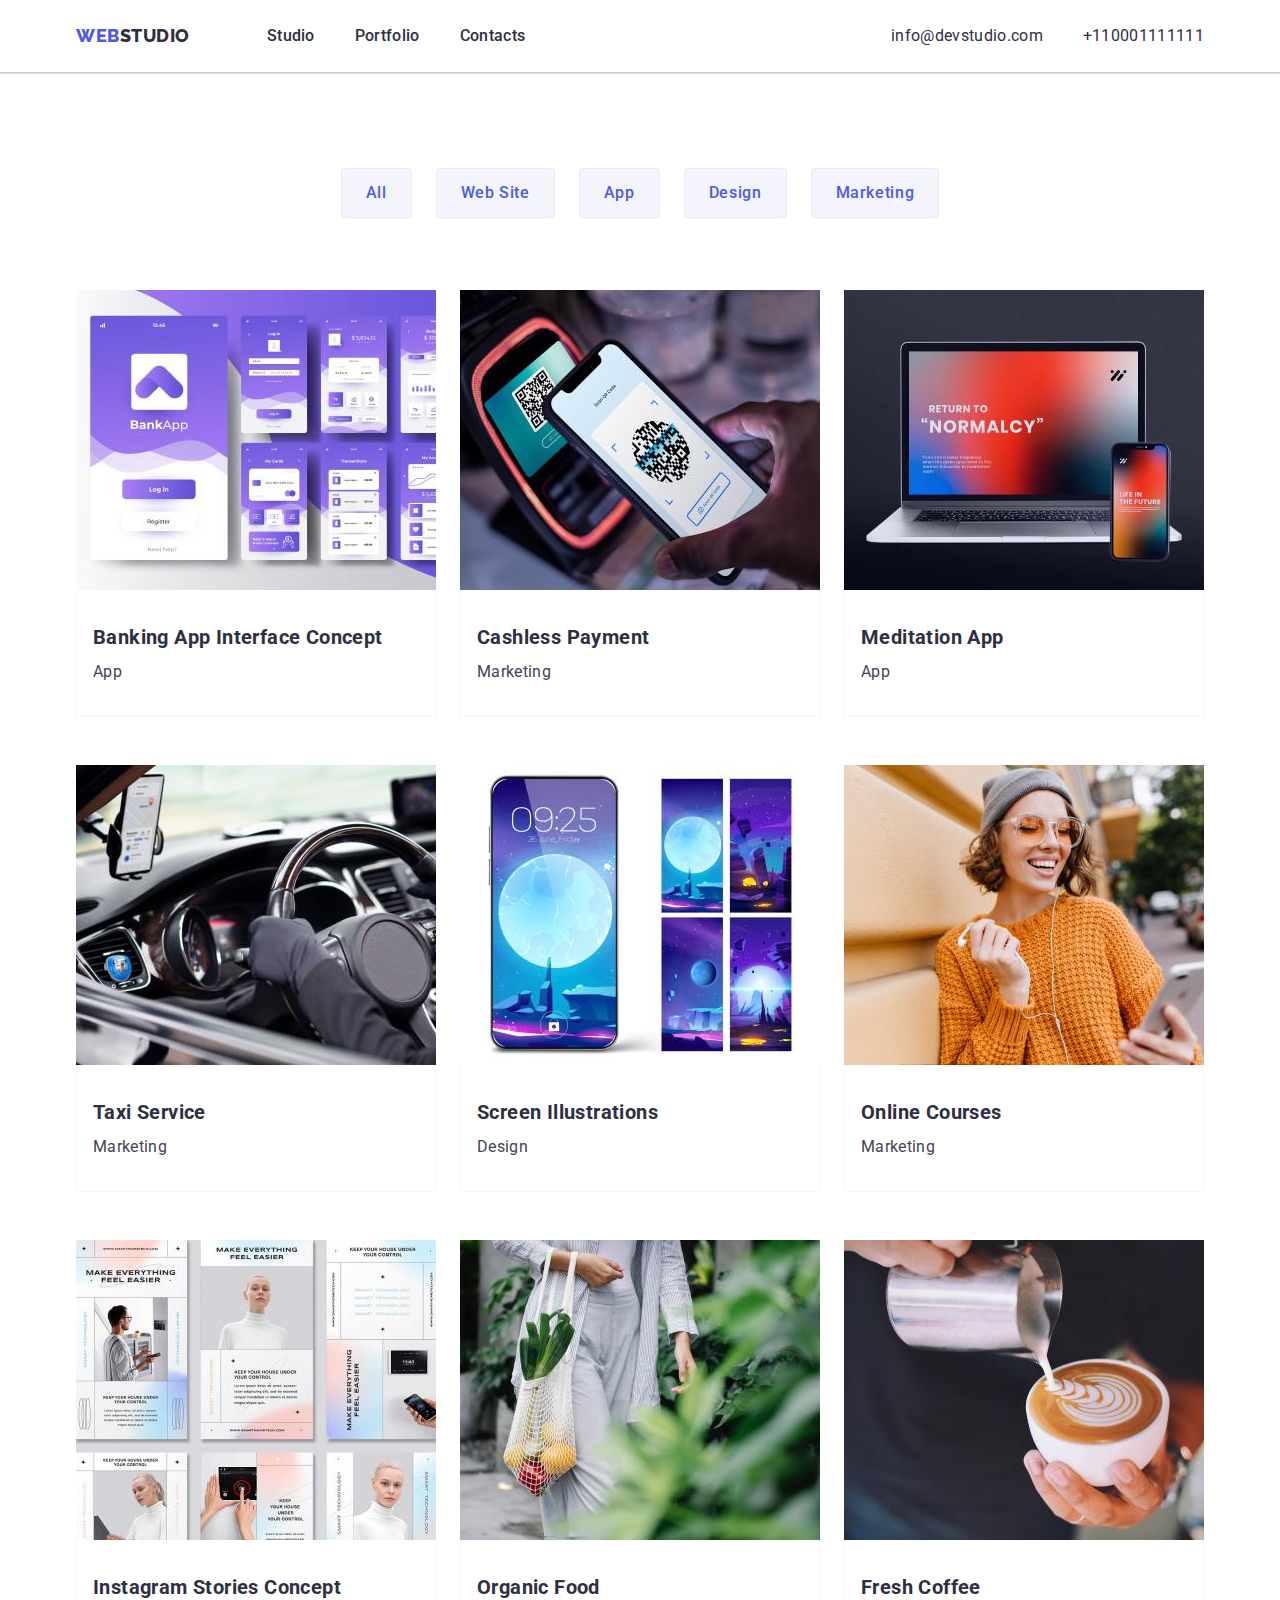
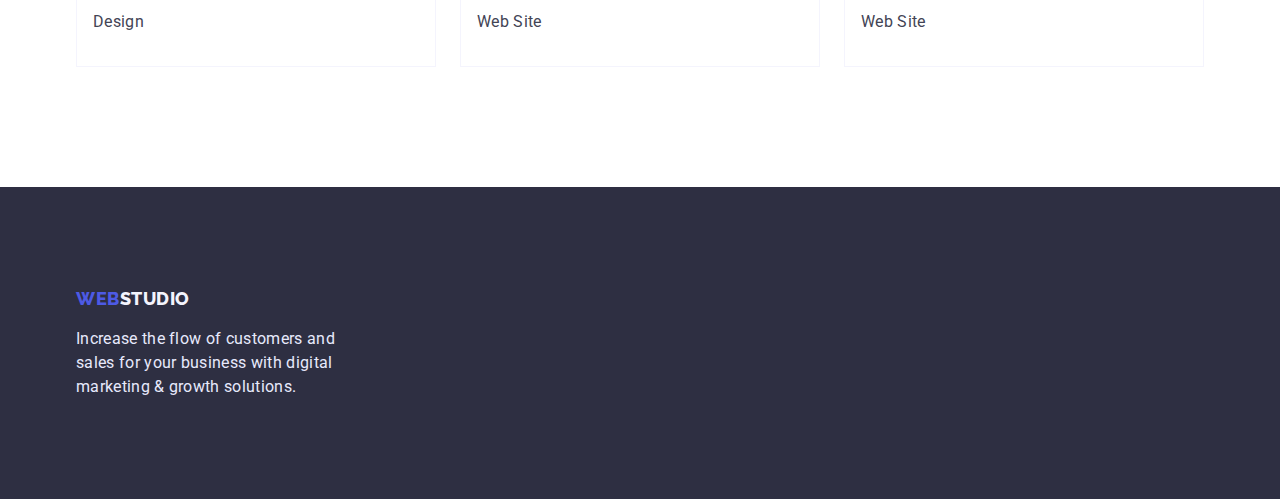
==== portfolio.html @ e53dad9d "new-commit-new-work" ====
<!DOCTYPE html>
<html lang="en">
<head>
    <meta charset="UTF-8">
    <meta http-equiv="X-UA-Compatible" content="IE=edge">
    <meta name="viewport" content="width=device-width, initial-scale=1.0">
    <title>webstudio</title>
    <link href="https://fonts.googleapis.com/css2?family=Raleway:wght@800&family=Roboto:wght@400;500;700;900&display=swap" rel="stylesheet">
    <link rel="stylesheet" href="https://cdnjs.cloudflare.com/ajax/libs/modern-normalize/1.1.0/modern-normalize.min.css">
    <link rel="stylesheet" href="./css/styles.css"> 
</head>
<body>
    <header>
        <div class="container">
            <div class="main-nav">
                <nav class="site-nav">
                    <a href="" class="header-logo"><span>WEB</span>STUDIO</a>
            
                    <ul class="site-nav">
                        <li class="item"><a class="nav-link" href="./index.html">Studio</a></li>
                        <li class="item"><a class="nav-link" href="./portfolio.html">Portfolio</a></li>
                        <li class="item"><a class="nav-link" href="">Contacts</a></li>
                        
                    </ul>
                </nav>
            
                    <ul class="auth-nav" >
            
                        <li class="item"><a class="contacts" href="info@devstudio.com">info@devstudio.com</a></li>
                        <li class="item"><a class="contacts" href="tel:+110001111111">+110001111111</a></li>
                        
                    </ul>
    
            </div>
        </div>
      

    </header>

 <main>
    <section class="portfolio">
        <div class="container">
            <h1 class="visually-hidden">portfolio</h1>
        <ul class="filters-list">
            <li class="filters-item"><button class="btn-portfolio" type="button">All</button></li>
            <li class="filters-item"><button class="btn-portfolio" type="button">Web Site</button></li>
            <li class="filters-item"><button class="btn-portfolio" type="button">App</button></li>
            <li class="filters-item"><button class="btn-portfolio" type="button">Design</button></li>
            <li class="filters-item"><button class="btn-portfolio" type="button">Marketing</button></li>
            
        </ul>
   
        <ul class="project-cards">
            <li class="pro-card-item"> 
                <a href="">
                    <img src="./images/procard1.jpg" alt="procard1" width="360" height="300">
                    <div class="pro-card-content">
                        <h3 class="our-mission-item">Banking App Interface Concept</h3>
                        <p class="pro-card-text">App</p>
                    </div>
                    
                         
                </a>
            </li>

            <li class="pro-card-item">
                <a href="">
                    <img src="./images/procard2.jpg" alt="procard2" width="360" height="300">
                    <div class="pro-card-content">
                        <h3 class="our-mission-item">Cashless Payment</h3>
                        <p class="pro-card-text">Marketing</p>
                    </div>
                       
                    
                </a>
            </li>

            <li class="pro-card-item">
                <a href="">
                    <img src="./images/procard3.jpg" alt="procard3" width="360" height="300">
                    <div class="pro-card-content">
                        <h3 class="our-mission-item">Meditation App</h3>
                        <p class="pro-card-text">App</p>
                    </div>
                    
                          
                </a>
            </li>
        
            <li class="pro-card-item">
                <a href="">
                    <img src="./images/procard4.jpg" alt="procard4" width="360" height="300">
                    <div class="pro-card-content">
                        <h3 class="our-mission-item">Taxi Service</h3>
                        <p class="pro-card-text">Marketing</p>
                    </div>
                      
                    
                </a>
            </li>
    
            <li class="pro-card-item">
                <a href="">
                    <img src="./images/procard5.jpg" alt="procard5" width="360" height="300">
                    <div class="pro-card-content">
                        <h3 class="our-mission-item">Screen Illustrations</h3>
                        <p class="pro-card-text">Design</p>
                    </div>
                      
                    
                </a>
            </li>
    
            <li class="pro-card-item">
                <a href="">
                    <img src="./images/procard6.jpg" alt="procard6" width="360" height="300">
                    <div class="pro-card-content">
                        <h3 class="our-mission-item">Online Courses</h3>
                        <p class="pro-card-text">Marketing</p>
                    </div>
                       
                    
                </a>
            </li>
        
            <li class="pro-card-item">
                <a href="">
                    <img src="./images/procard7.jpg" alt="procard7" width="360" height="300">
                    <div class="pro-card-content">
                        <h3 class="our-mission-item">Instagram Stories Concept</h3>
                        <p class="pro-card-text">Design</p>
                    </div>
                       
                </a>
            </li>
    
            <li class="pro-card-item">
                <a href="">
                    <img src="./images/procard8.jpg" alt="procard8" width="360" height="300">
                    <div class="pro-card-content">
                        <h3 class="our-mission-item">Organic Food</h3>
                        <p class="pro-card-text">Web Site</p>
                    </div>
                      
                </a>
            </li>
    
            <li class="pro-card-item">
                <a href="">
                    <img src="./images/procard9.jpg" alt="procard9" width="360" height="300">
                    <div class="pro-card-content">
                        <h3 class="our-mission-item">Fresh Coffee</h3>
                        <p class="pro-card-text">Web Site</p>
                    </div>
                    
                </a>
            </li>
        </ul>
        </div>

    </section>
 </main>

 <footer>
    <div class="container">
        <div class="footer-content">
            <a class="footer-logo" href=""><span>WEB</span>STUDIO</a>
            <p class="footer-text">Increase the flow of customers and sales for your business with digital marketing & growth solutions.</p>
        </div>
    </div>
    
</footer>
  
    
</body>
</html>
---- css/styles.css ----
:root{
    --primary-text-color: #434455;
    --navy-blue: #2E2F42;
    --primary-brand: #4D5AE5;
    --color-white: #ffffff;
    --accent-cornflower: #E7E9FC;
    --light-cloud: #F4F4FD;
}


.container{
    width: 1158px;
    padding-left: 15px;
    padding-right: 15px;
    margin-left: auto;
    margin-right: auto;

    
}
header{
    box-shadow: 0px 2px 1px rgba(46, 47, 66, 0.08), 0px 1px 1px rgba(46, 47, 66, 0.16), 0px 1px 6px rgba(46, 47, 66, 0.08);
}


body{
    font-family: Roboto,sans-serif;
    letter-spacing: 0.02em;
    background-color: var(--color-white);
    

}
ul,
p,
h1,
h2,

h4,
h5,
h6{
    list-style: none;
    padding: 0;
    margin: 0;
}
h3{

    font-weight: 500;
    font-size: 20px;
    line-height: 1.2;
    letter-spacing: 0.02em;

    color: var(--navy-blue);
    padding: 0;
    margin: 0;
}
span{
    color: var(--primary-brand);
}
p{
    color: var(--primary-text-color);
    
    font-weight: 400;
    font-size: 16px;
    line-height: 1.5;
    letter-spacing: 0.02em;
}
img{
    display: block;
    max-width: 100%;
}






button{
    font-family: inherit;
    cursor: pointer;
   
    
}
.btn-portfolio{
    
    
    font-weight: 500;
    font-size: 16px;
    line-height: 1.5;
    letter-spacing: 0.04em;
    background-color: var(--light-cloud);
    color: var(--primary-brand);

    display: flex;
    flex-direction: row;
    justify-content: center;
    align-items: center;
    padding: 12px 24px;
    border: 1px solid #E7E9FC;
    border-radius: 4px;




}
.btn-portfolio:hover, .btn-portfolio:focus{
    color: var(--light-cloud);
    background-color: var(--primary-brand);
}

.filters-list{
    display: flex;
    justify-content: center;
    align-items: center;

    /* padding: 8px 16px; */
    margin-bottom: 72px;

   
}
.filters-item{
    margin-right: 24px;
   
   
}
.filters-item:last-child{
    margin-right: 0;
}



.hero{
    background-color: var(--navy-blue);
    text-align: center;

    padding-top: 192px;
    padding-bottom: 192px;
}
.our-mission{
    padding-top: 120px;
    padding-bottom: 120px;
}

.our-mission-tittle{
   

    font-weight: 700;
    font-size: 20px;
    line-height: 1.5;
    letter-spacing: 0.02em;

    margin-bottom: 8px;
}

.header-logo{
    font-family: Raleway,sans-serif ;
    font-size: 18px;
    line-height: 1.33;
    text-decoration: none;
    color: var(--navy-blue);
    letter-spacing: 0.03em;
    font-weight: 800;

    margin-right: 77px;
   



}



.site-nav{
    display: flex;
    align-items: center;

}
.main-nav{
    display: flex;
    align-items: center;

    
}
.site-nav .item{
    margin-right: 40px;
    
}
.site-nav .item:last-child{
    margin-right: 0;
}

.nav-link{
        font-weight: 500;
        font-size: 16px;
        line-height: 1.5;
        letter-spacing: 0.02em;
        text-decoration: none;
        color: var(--navy-blue);

        padding-top: 24px;
        padding-bottom: 24px;
        display: block;

}




.nav-link:hover, .nav-link:focus{
    color: var(--primary-brand);
   
}
.auth-nav{
    display: flex;
    margin-left: auto;
    
}

.auth-nav .item{
    margin-right: 40px;
}
.auth-nav .item:last-child{
    margin-right: 0;
}




.contacts{
    font-weight: 400;
    font-size: 16px;
    line-height: 1.5;
    letter-spacing: 0.02em;

    text-decoration: none;
    color: var(--navy-blue);
    padding-top: 24px;
    padding-bottom: 24px;

}


.contacts:hover, .contacts:focus{
    color: var(--primary-brand);
}
.button-hero{

    font-weight: 500;
    font-size: 16px;
    line-height: 1.18;
    letter-spacing: 0.04em;
    background-color: var(--primary-brand);
    color: var(--light-cloud);

    border-radius: 4px;
    padding: 16px 32px;
    display: inline-block;

    min-width: 170px;

    text-align: center;
    border: 0;
    


}
.button-hero:hover, .button-hero:focus{
    color: var(--light-cloud);
    background-color: var(--primary-brand);
}
.hero-tittle{
    font-weight: 700;
    font-size: 56px;
    line-height: 1.07;

    

    text-align: center;
    letter-spacing: 0.02em;

    color: var(--light-cloud);
    margin-bottom: 48px;
    

    

}

.visually-hidden{
    
    
    position: absolute;
    white-space: nowrap;
    width: 1px;
    height: 1px;
    overflow: hidden;
    border: 0;
    padding: 0;
    clip: rect(0 0 0 0);
    clip-path: inset(50%);
    margin: -1px;

   
}
.portfolio{
    padding-top: 96px;
    padding-bottom: 120px;
}

.feauters-list{
    display: flex;
    
    
   
    
    
}
.list-item{
    
    margin-right: 24px;
    flex-basis: calc(100% / 4 );
}
.list-item:last-child{
    margin-right: 0;
}
.what-we-do{
    padding-bottom: 120px;
}

.what-wedo{
    font-weight: 700;
    font-size: 36px;
    line-height: 1.11;
    letter-spacing: 0.02em;

    color: var(--navy-blue);

    margin-bottom: 72px;
    text-align: center;
    padding-bottom: 0;
    padding-top: 0;
}
.what-wedo-list{
    display: flex;
    
}
.what-wedo-item{
    margin-right: 24px;
    
}
.what-wedo-item:last-child{
    margin-right: 0;
}
.our-team-tittle{
    font-weight: 700;
    font-size: 36px;
    line-height: 1.11;
    letter-spacing: 0.02em;

    margin-bottom: 72px;
   
    text-align: center;

    
}
.our-team-list{
    display: flex;
}
.pro-card-content{
    padding-top: 32px;
    padding-bottom: 32px;
    padding-left: 16px;

    border-bottom: 0.5px solid #F4F4FD;
    border-right: 0.5px solid #F4F4FD;
    border-left: 0.5px solid #F4F4FD;
}
.our-mission-item{
    font-weight: 700;
    font-size: 20px;
    line-height: 1.5;
    letter-spacing: 0.02em;

    
    /* padding-right: auto; */
    

    
    
}
.card-name{
    margin-bottom: 8px;
}
.card-text{
    
    padding-bottom: 0;
}

.our-team-item{
    background-color: var(--color-white);

    margin-right: 24px;
    
    border-radius: 0px 0px 4px 4px;

    flex-direction: column;
    
}
.team-content{
    padding-top: 32px;
    padding-bottom: 32px;
    padding-right: 16px;
    padding-left: 16px;
    text-align: center;
}


.pro-card-text{
    
    margin-top: 8px;
    

}
.our-team{
    background-color: var(--light-cloud);

    padding-top: 120px;
    padding-bottom: 120px;
}

.project-cards{
   
    display: flex;
    flex-wrap: wrap;

    margin-right: -24px;
    margin-bottom: -48px;

   
}
.project-cards a{
    text-decoration: none;
    color: var(--navy-blue);
}
.pro-card-item{
    
    flex-basis: calc(100% - 48px ) / 3;

    margin-right: 24px;
    margin-bottom: 48px;
    

    
    
}


.footer-logo{
    font-family: Raleway,sans-serif ;
    font-size: 18px;
    line-height: 1.33;
    text-decoration: none;
    color: var(--light-cloud);
    letter-spacing: 0.03em;
    font-weight: 800;

    
    display: block;
    margin-bottom: 16px;


}
footer{
    background-color: var(--navy-blue);

    padding-top: 100px;
    display: block;
    
    padding-bottom: 100px;
    
   
    

    
}
.footer-text{
    color: var(--accent-cornflower);

    
    display: block;
    width: 264px;
}
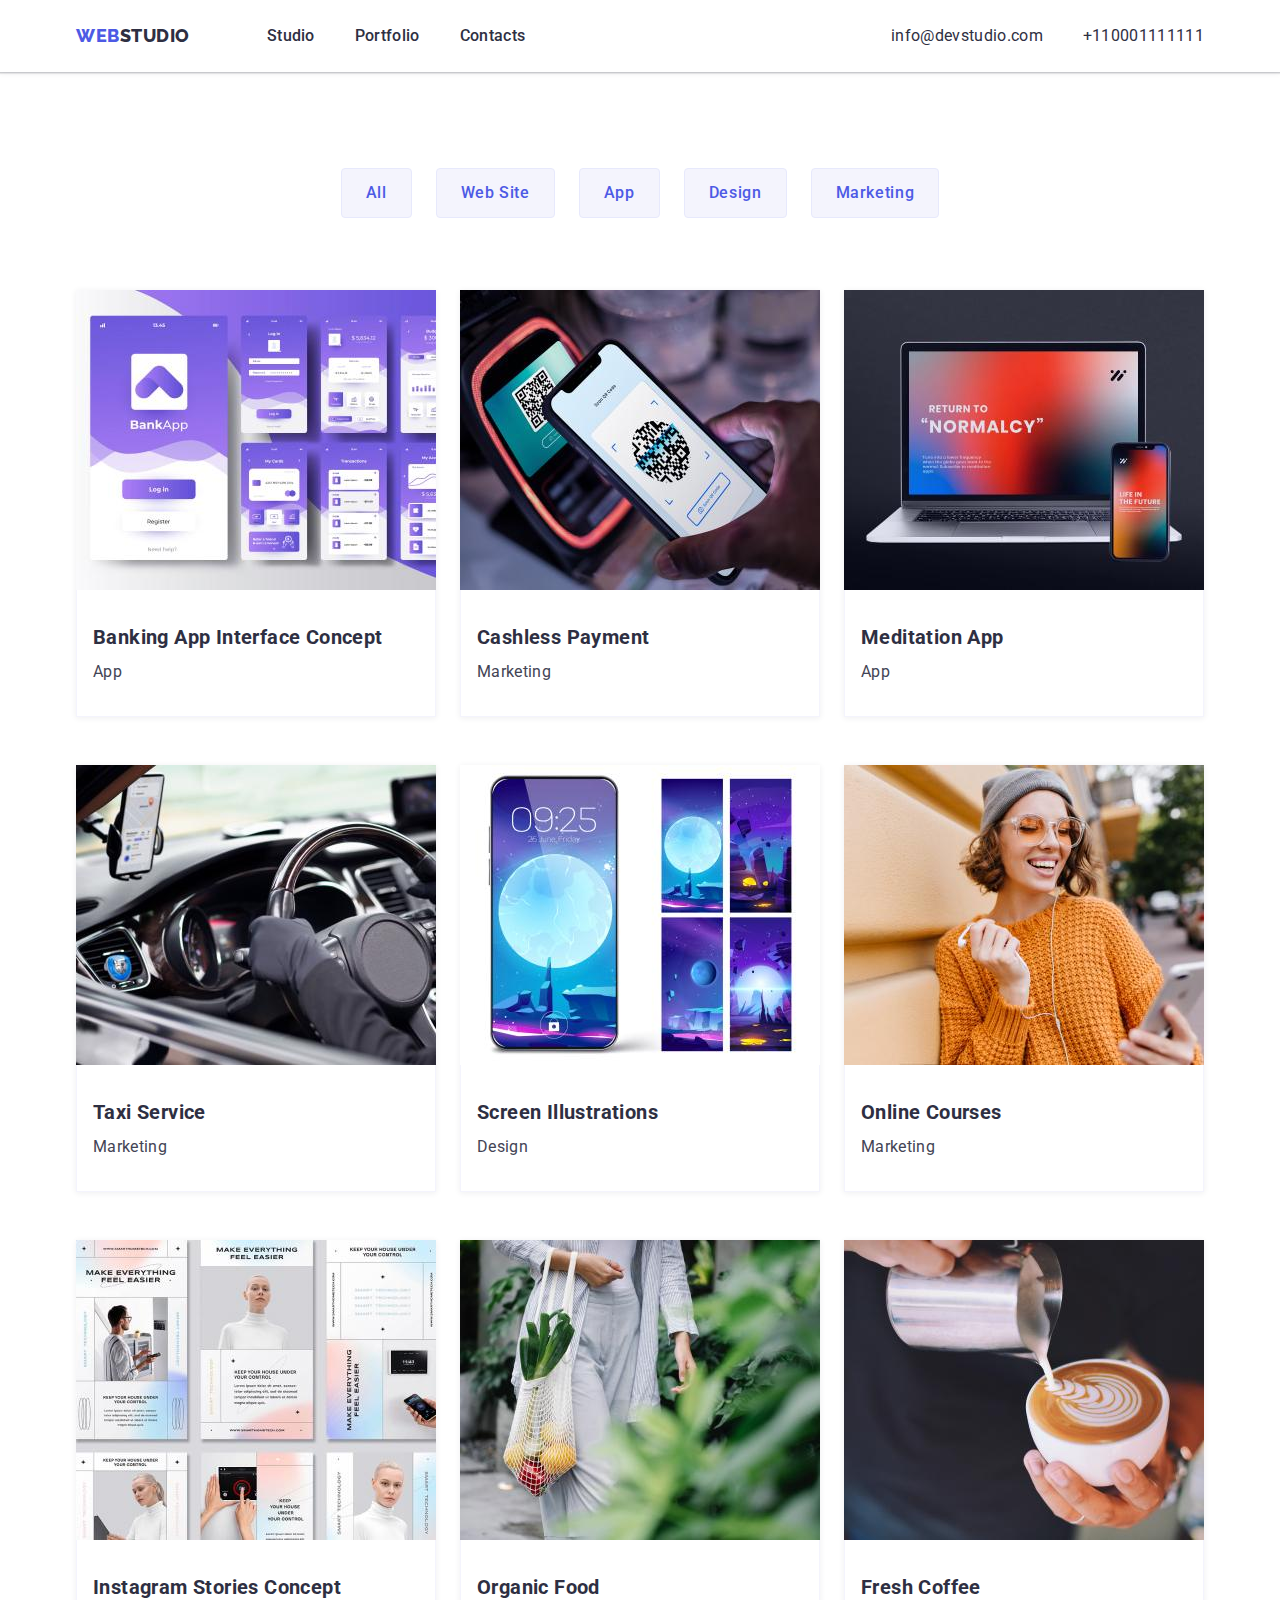
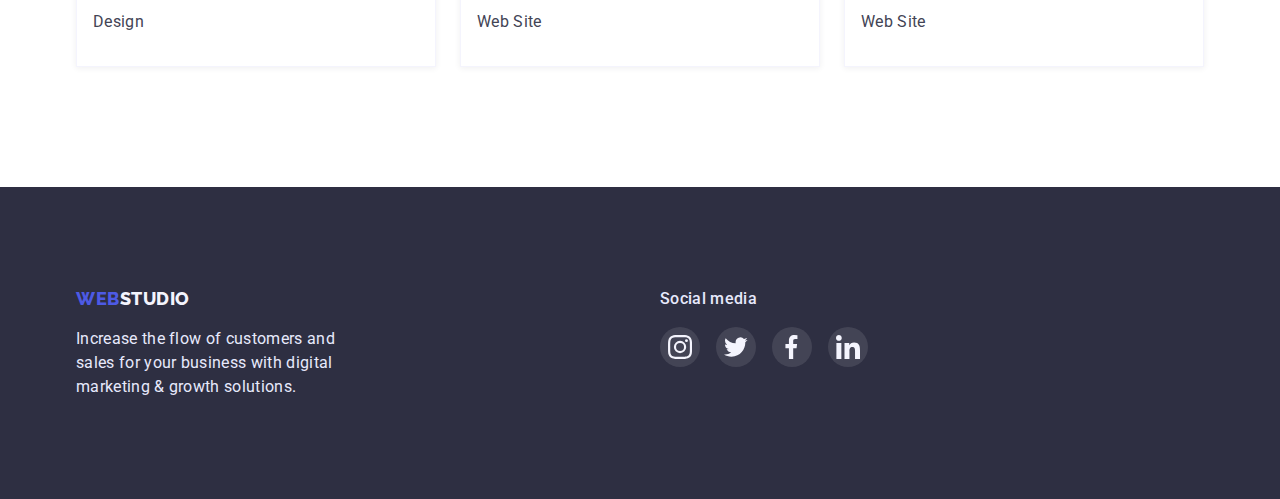
==== commit c1fbc78d: "finish-commit" ====
--- a/portfolio.html
+++ b/portfolio.html
@@ -163,10 +163,49 @@
 
  <footer>
     <div class="container">
-        <div class="footer-content">
-            <a class="footer-logo" href=""><span>WEB</span>STUDIO</a>
-            <p class="footer-text">Increase the flow of customers and sales for your business with digital marketing & growth solutions.</p>
+        <div class="footer-media">
+            <div class="footer-content">
+                <a class="footer-logo" href=""><span>WEB</span>STUDIO</a>
+                <p class="footer-text">Increase the flow of customers and sales for your business with digital marketing & growth solutions.</p>
+            </div>
+            <div class="social">
+                <b class="footer-social-text">Social media</b>
+                
+                <ul class="footer-link-set">
+    
+                    <li class="footer-link-actions">
+                        <a href="" class="footer-link-list">
+                            <svg class="footer-link-item">
+                                <use href="./images/symbol-defs.svg#icon-instagram"></use>
+                            </svg>
+                        </a>
+                    </li>
+                    <li class="footer-link-actions">
+                        <a href="" class="footer-link-list">
+                            <svg class="footer-link-item">
+                                <use href="./images/symbol-defs.svg#icon-twitter"></use>
+                            </svg>
+                        </a>
+                    </li>
+                    <li class="footer-link-actions">
+                        <a href="" class="footer-link-list">
+                            <svg class="footer-link-item">
+                                <use href="./images/symbol-defs.svg#icon-facebook"></use>
+                            </svg>
+                        </a>
+                    </li>
+                    <li class="footer-link-actions">
+                        <a href="" class="footer-link-list">
+                            <svg class="footer-link-item">
+                                <use href="./images/symbol-defs.svg#icon-linkedin"></use>
+                            </svg>
+                        </a>
+                    </li>
+                </ul>
+            </div>
         </div>
+       
+        
     </div>
     
 </footer>
--- a/css/styles.css
+++ b/css/styles.css
@@ -128,12 +128,45 @@
 
 
 .hero{
-    background-color: var(--navy-blue);
+   
+    
+    max-width: 1440px;
+    
+    margin-right: auto;
+    margin-left: auto;
+    background-image:linear-gradient(to right, rgba(47, 48, 57, 0.8),
+    rgba(47, 48, 57, 0.8) ), url(../images/bg-hero.jpg);
+   
+    
+    
+    background-repeat: no-repeat;
+    background-position: center;
+    background-size: cover;
+
     text-align: center;
 
     padding-top: 192px;
     padding-bottom: 192px;
-}
+    
+    
+
+}
+.list-image{
+    width: 264px;
+    height: 112px;
+
+    background-color: #F4F4FD;
+    border-radius: 4px;
+}
+.list-image-svg{
+    width: 60px;
+    height: 64px;
+    margin-top: 24px;
+    margin-bottom: 24px;
+    margin-left: 102px;
+    margin-right: 102px;
+}
+
 .our-mission{
     padding-top: 120px;
     padding-bottom: 120px;
@@ -318,6 +351,7 @@
     margin-right: 24px;
     flex-basis: calc(100% / 4 );
 }
+
 .list-item:last-child{
     margin-right: 0;
 }
@@ -386,6 +420,8 @@
     
     
 }
+
+
 .card-name{
     margin-bottom: 8px;
 }
@@ -402,11 +438,14 @@
     border-radius: 0px 0px 4px 4px;
 
     flex-direction: column;
+
+    box-shadow: 0px 1px 6px rgba(46, 47, 66, 0.08), 0px 1px 1px rgba(46, 47, 66, 0.16), 0px 2px 1px rgba(46, 47, 66, 0.08);
+    border-radius: 0px 0px 4px 4px;
     
 }
 .team-content{
     padding-top: 32px;
-    padding-bottom: 32px;
+    padding-bottom: 8px;
     padding-right: 16px;
     padding-left: 16px;
     text-align: center;
@@ -425,6 +464,42 @@
     padding-top: 120px;
     padding-bottom: 120px;
 }
+.team-link{
+    padding-bottom: 32px;
+    margin: 0;
+}
+.team-link-set{
+    display: flex;
+    justify-content: center;
+}
+.team-link-actions{
+    margin-right: 24px;
+}
+.team-link-actions:last-child{
+    margin-right: 0;
+}
+.team-link-list{
+    width: 40px;
+    height: 40px;
+
+    display: block;
+    background-color: var(--primary-brand);
+    border-radius: 50%;
+    
+    padding-top: 12px;
+    padding-bottom: 12px;
+    padding-left: 12px;
+    padding-right: 12px;
+    
+}
+.team-link-list:hover{
+    background-color: #404BBF;
+}
+.team-link-item{
+    width: 16px;
+    height: 16px;
+    
+}
 
 .project-cards{
    
@@ -446,10 +521,60 @@
 
     margin-right: 24px;
     margin-bottom: 48px;
-    
-
-    
-    
+
+   
+    box-shadow: 0px 1px 6px rgba(46, 47, 66, 0.08);
+    
+}
+.actions-customers{
+    display: flex;
+    margin-bottom: 120px;
+    
+}
+.customers-item{
+    margin-right: 24px;
+}
+.customers-item:last-child{
+    margin-right: 0;
+}
+.customers-link{
+    display: block;
+    width: 168px;
+    height: 88px;
+   
+    padding: 0;
+    
+
+    border: 1px solid #8E8F99;
+    border-radius: 4px;
+
+    background-color: #fff;
+
+ 
+
+    
+}
+
+.customers-icon{
+    width: 104px;
+    height: 56px;
+    
+    margin-top: 16px;
+    margin-bottom: 16px;
+    margin-left: 32px;
+    margin-right: 32px;
+ 
+}
+.custom{
+    font-weight: 700;
+    font-size: 36px;
+    line-height: 1.11;
+    letter-spacing: 0.02em;
+
+    margin-bottom: 72px;
+    margin-top: 130px;
+   
+    text-align: center; 
 }
 
 
@@ -472,22 +597,84 @@
     background-color: var(--navy-blue);
 
     padding-top: 100px;
-    display: block;
+    display: flex;
     
     padding-bottom: 100px;
-    
-   
-    
-
-    
-}
+
+    
+    
+   
+    
+
+    
+}
+.footer-media{
+    display: flex;
+}
+
 .footer-text{
     color: var(--accent-cornflower);
 
     
     display: block;
     width: 264px;
-}
-
-
-
+    
+}
+.footer-link-actions{
+    margin-top: 16px;
+}
+.social{
+    position: absolute;
+    width: 208px;
+    height: 80px;
+    left: 540px;
+    
+    margin-left: 120px;
+    
+}
+.footer-link-set{
+   
+
+    display: flex;
+    flex-direction: row;
+    align-items: flex-start;
+    padding: 0px;
+    gap: 16px;
+    
+    
+
+}
+
+.footer-link-list{
+    width: 40px;
+    height: 40px;
+
+    display: block;
+    background-color: rgba(255, 255, 255, 0.1);
+    border-radius: 50%;
+    
+    padding-top: 8px;
+    padding-bottom: 8px;
+    padding-left: 8px;
+    padding-right: 8px;
+}
+.footer-link-list:hover{
+    background-color: #31D0AA;
+}
+.footer-link-item{
+    width: 24px;
+    height: 24px;
+}
+.footer-social-text{
+    color: var(--accent-cornflower);
+    
+    
+    font-weight: 500;
+    font-size: 16px;
+    line-height: 1.5;
+    
+   
+
+    
+}
+
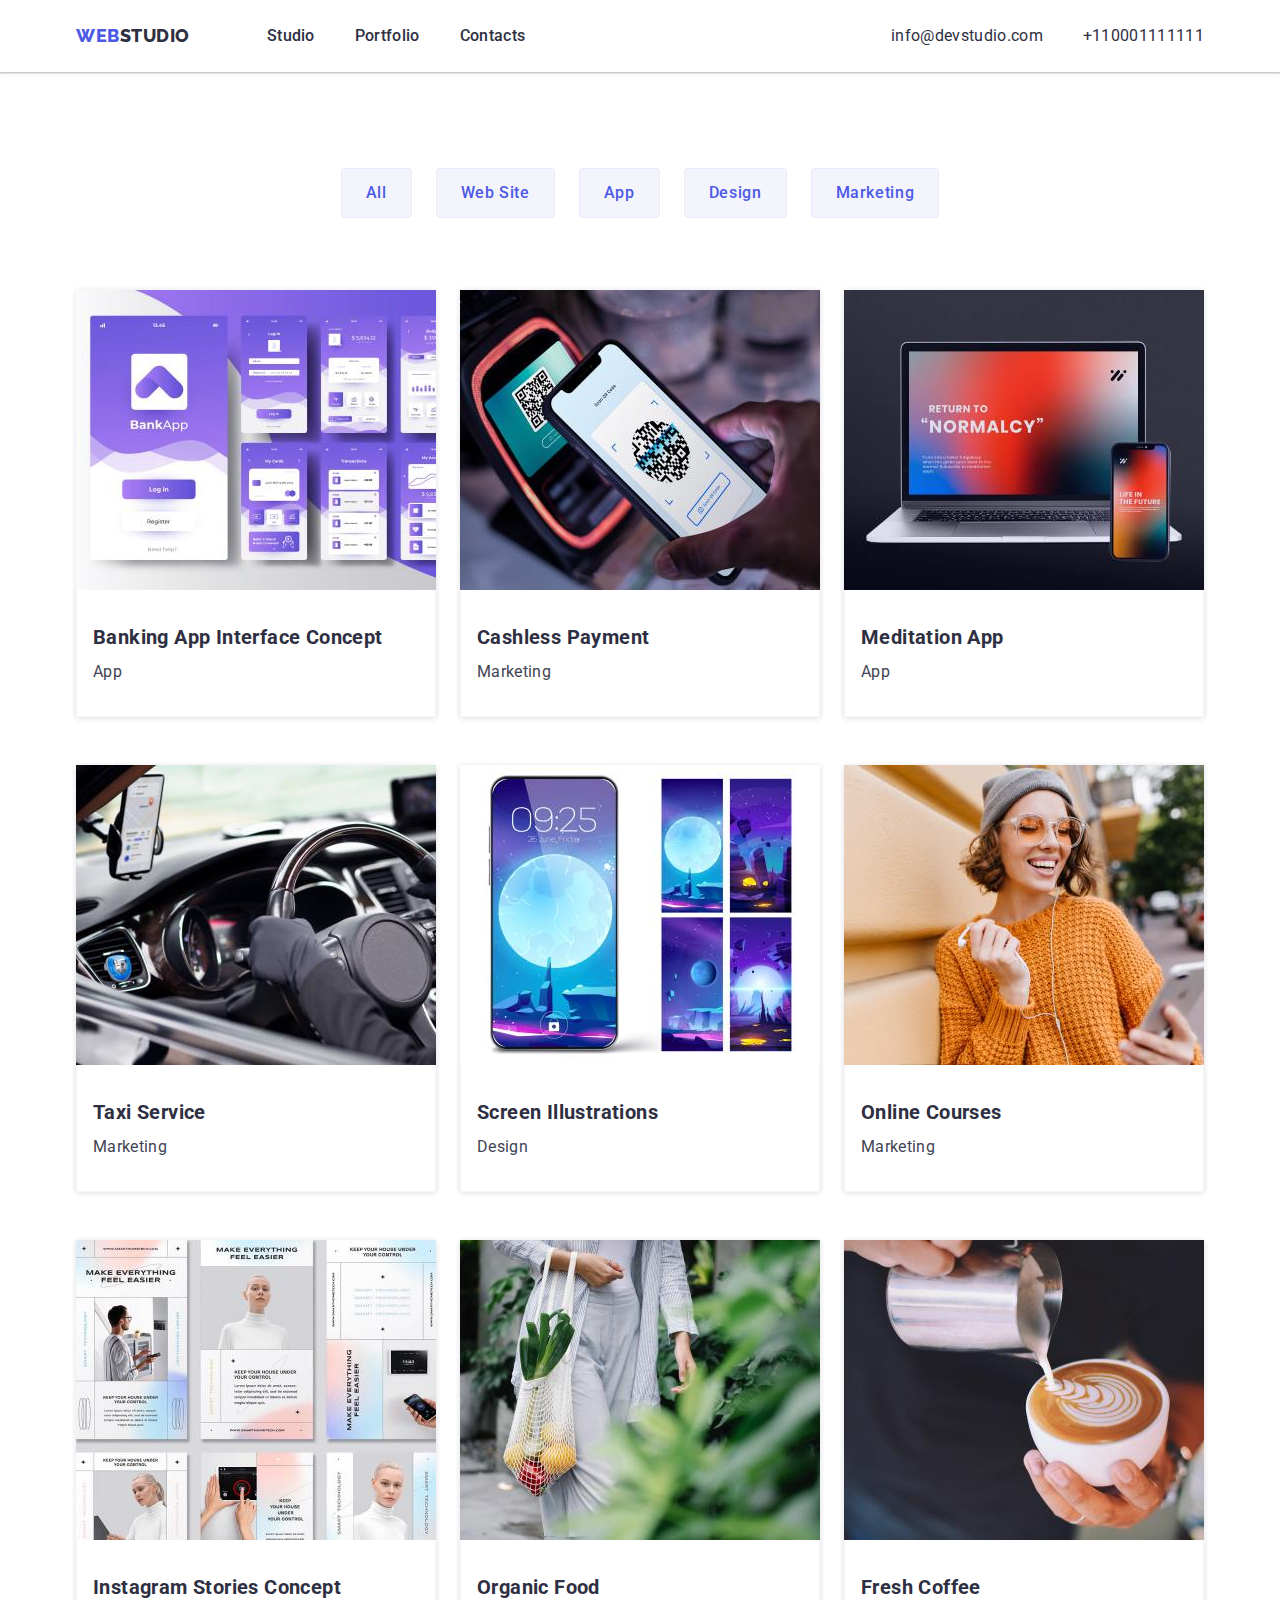
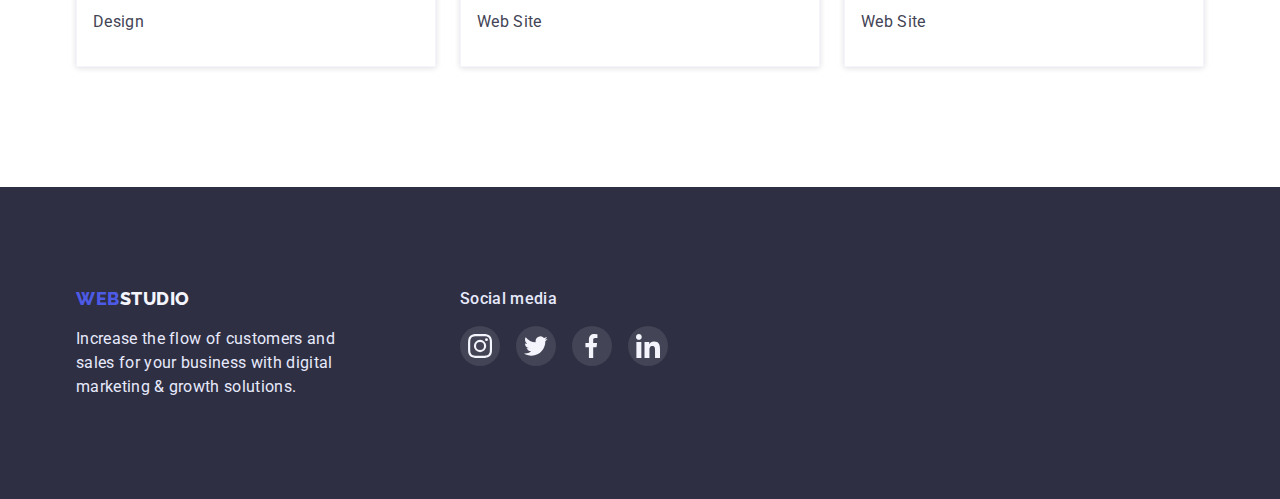
==== commit 280451fd: "change-after-mentor" ====
--- a/portfolio.html
+++ b/portfolio.html
@@ -52,7 +52,7 @@
    
         <ul class="project-cards">
             <li class="pro-card-item"> 
-                <a href="">
+                <a href="" class="pro-card-link">
                     <img src="./images/procard1.jpg" alt="procard1" width="360" height="300">
                     <div class="pro-card-content">
                         <h3 class="our-mission-item">Banking App Interface Concept</h3>
@@ -64,7 +64,7 @@
             </li>
 
             <li class="pro-card-item">
-                <a href="">
+                <a href="" class="pro-card-link">
                     <img src="./images/procard2.jpg" alt="procard2" width="360" height="300">
                     <div class="pro-card-content">
                         <h3 class="our-mission-item">Cashless Payment</h3>
@@ -76,7 +76,7 @@
             </li>
 
             <li class="pro-card-item">
-                <a href="">
+                <a href="" class="pro-card-link">
                     <img src="./images/procard3.jpg" alt="procard3" width="360" height="300">
                     <div class="pro-card-content">
                         <h3 class="our-mission-item">Meditation App</h3>
@@ -88,7 +88,7 @@
             </li>
         
             <li class="pro-card-item">
-                <a href="">
+                <a href="" class="pro-card-link">
                     <img src="./images/procard4.jpg" alt="procard4" width="360" height="300">
                     <div class="pro-card-content">
                         <h3 class="our-mission-item">Taxi Service</h3>
@@ -100,7 +100,7 @@
             </li>
     
             <li class="pro-card-item">
-                <a href="">
+                <a href="" class="pro-card-link">
                     <img src="./images/procard5.jpg" alt="procard5" width="360" height="300">
                     <div class="pro-card-content">
                         <h3 class="our-mission-item">Screen Illustrations</h3>
@@ -112,7 +112,7 @@
             </li>
     
             <li class="pro-card-item">
-                <a href="">
+                <a href="" class="pro-card-link">
                     <img src="./images/procard6.jpg" alt="procard6" width="360" height="300">
                     <div class="pro-card-content">
                         <h3 class="our-mission-item">Online Courses</h3>
@@ -124,7 +124,7 @@
             </li>
         
             <li class="pro-card-item">
-                <a href="">
+                <a href="" class="pro-card-link">
                     <img src="./images/procard7.jpg" alt="procard7" width="360" height="300">
                     <div class="pro-card-content">
                         <h3 class="our-mission-item">Instagram Stories Concept</h3>
@@ -135,7 +135,7 @@
             </li>
     
             <li class="pro-card-item">
-                <a href="">
+                <a href="" class="pro-card-link">
                     <img src="./images/procard8.jpg" alt="procard8" width="360" height="300">
                     <div class="pro-card-content">
                         <h3 class="our-mission-item">Organic Food</h3>
@@ -146,7 +146,7 @@
             </li>
     
             <li class="pro-card-item">
-                <a href="">
+                <a href="" class="pro-card-link">
                     <img src="./images/procard9.jpg" alt="procard9" width="360" height="300">
                     <div class="pro-card-content">
                         <h3 class="our-mission-item">Fresh Coffee</h3>
--- a/css/styles.css
+++ b/css/styles.css
@@ -104,6 +104,8 @@
 .btn-portfolio:hover, .btn-portfolio:focus{
     color: var(--light-cloud);
     background-color: var(--primary-brand);
+    box-shadow: 0px 3px 1px rgba(0, 0, 0, 0.1), 0px 2px 1px rgba(0, 0, 0, 0.08), 0px 2px 2px rgba(0, 0, 0, 0.12);
+    
 }
 
 .filters-list{
@@ -152,8 +154,11 @@
 
 }
 .list-image{
-    width: 264px;
+    
     height: 112px;
+    display: flex;
+    justify-content: center;
+    align-items: center;
 
     background-color: #F4F4FD;
     border-radius: 4px;
@@ -161,10 +166,7 @@
 .list-image-svg{
     width: 60px;
     height: 64px;
-    margin-top: 24px;
-    margin-bottom: 24px;
-    margin-left: 102px;
-    margin-right: 102px;
+    
 }
 
 .our-mission{
@@ -282,6 +284,7 @@
     letter-spacing: 0.04em;
     background-color: var(--primary-brand);
     color: var(--light-cloud);
+    box-shadow: 0px 4px 4px rgba(0, 0, 0, 0.15);
 
     border-radius: 4px;
     padding: 16px 32px;
@@ -297,7 +300,7 @@
 }
 .button-hero:hover, .button-hero:focus{
     color: var(--light-cloud);
-    background-color: var(--primary-brand);
+    background-color: #404BBF;
 }
 .hero-tittle{
     font-weight: 700;
@@ -407,6 +410,16 @@
     border-right: 0.5px solid #F4F4FD;
     border-left: 0.5px solid #F4F4FD;
 }
+.pro-card-link{
+    display: block;
+    box-shadow: 0px 1px 6px rgba(46, 47, 66, 0.08);
+}
+.pro-card-link:hover{
+    box-shadow: 0px 1px 6px rgba(46, 47, 66, 0.08), 0px 1px 1px rgba(46, 47, 66, 0.16), 0px 2px 1px rgba(46, 47, 66, 0.08);
+}
+.pro-card-link:focus{
+    box-shadow: 0px 1px 6px rgba(46, 47, 66, 0.08), 0px 1px 1px rgba(46, 47, 66, 0.16), 0px 2px 1px rgba(46, 47, 66, 0.08);
+}
 .our-mission-item{
     font-weight: 700;
     font-size: 20px;
@@ -428,6 +441,7 @@
 .card-text{
     
     padding-bottom: 0;
+    margin-bottom: 12px;
 }
 
 .our-team-item{
@@ -445,7 +459,7 @@
 }
 .team-content{
     padding-top: 32px;
-    padding-bottom: 8px;
+    padding-bottom: 32px;
     padding-right: 16px;
     padding-left: 16px;
     text-align: center;
@@ -464,13 +478,13 @@
     padding-top: 120px;
     padding-bottom: 120px;
 }
-.team-link{
-    padding-bottom: 32px;
-    margin: 0;
-}
+
 .team-link-set{
     display: flex;
     justify-content: center;
+
+    
+    margin: 0
 }
 .team-link-actions{
     margin-right: 24px;
@@ -495,6 +509,9 @@
 .team-link-list:hover{
     background-color: #404BBF;
 }
+.team-link-list:focus{
+    background-color: #404BBF;
+}
 .team-link-item{
     width: 16px;
     height: 16px;
@@ -526,9 +543,13 @@
     box-shadow: 0px 1px 6px rgba(46, 47, 66, 0.08);
     
 }
+.customers{
+    padding-top: 120px;
+    padding-bottom: 120px;
+}
 .actions-customers{
     display: flex;
-    margin-bottom: 120px;
+    
     
 }
 .customers-item{
@@ -538,7 +559,9 @@
     margin-right: 0;
 }
 .customers-link{
-    display: block;
+    display: flex;
+    justify-content: center;
+    align-items: center;
     width: 168px;
     height: 88px;
    
@@ -549,22 +572,32 @@
     border-radius: 4px;
 
     background-color: #fff;
-
- 
-
-    
-}
+    fill: #8E8F99;
+    
+}
+.customers-link:hover{
+    border: 1px solid #404BBF;
+    fill: #404BBF;
+
+}
+.customers-link:focus{
+    border: 1px solid #404BBF;
+    fill: #404BBF;
+
+}
+
+
 
 .customers-icon{
     width: 104px;
     height: 56px;
-    
-    margin-top: 16px;
-    margin-bottom: 16px;
-    margin-left: 32px;
-    margin-right: 32px;
- 
-}
+   
+    
+   
+}
+
+
+
 .custom{
     font-weight: 700;
     font-size: 36px;
@@ -572,7 +605,7 @@
     letter-spacing: 0.02em;
 
     margin-bottom: 72px;
-    margin-top: 130px;
+    
    
     text-align: center; 
 }
@@ -620,14 +653,9 @@
     width: 264px;
     
 }
-.footer-link-actions{
-    margin-top: 16px;
-}
+
 .social{
-    position: absolute;
-    width: 208px;
-    height: 80px;
-    left: 540px;
+   
     
     margin-left: 120px;
     
@@ -640,6 +668,7 @@
     align-items: flex-start;
     padding: 0px;
     gap: 16px;
+    margin-top: 15px;
     
     
 
@@ -661,6 +690,9 @@
 .footer-link-list:hover{
     background-color: #31D0AA;
 }
+.footer-link-list:focus{
+    background-color: #31D0AA;
+}
 .footer-link-item{
     width: 24px;
     height: 24px;
